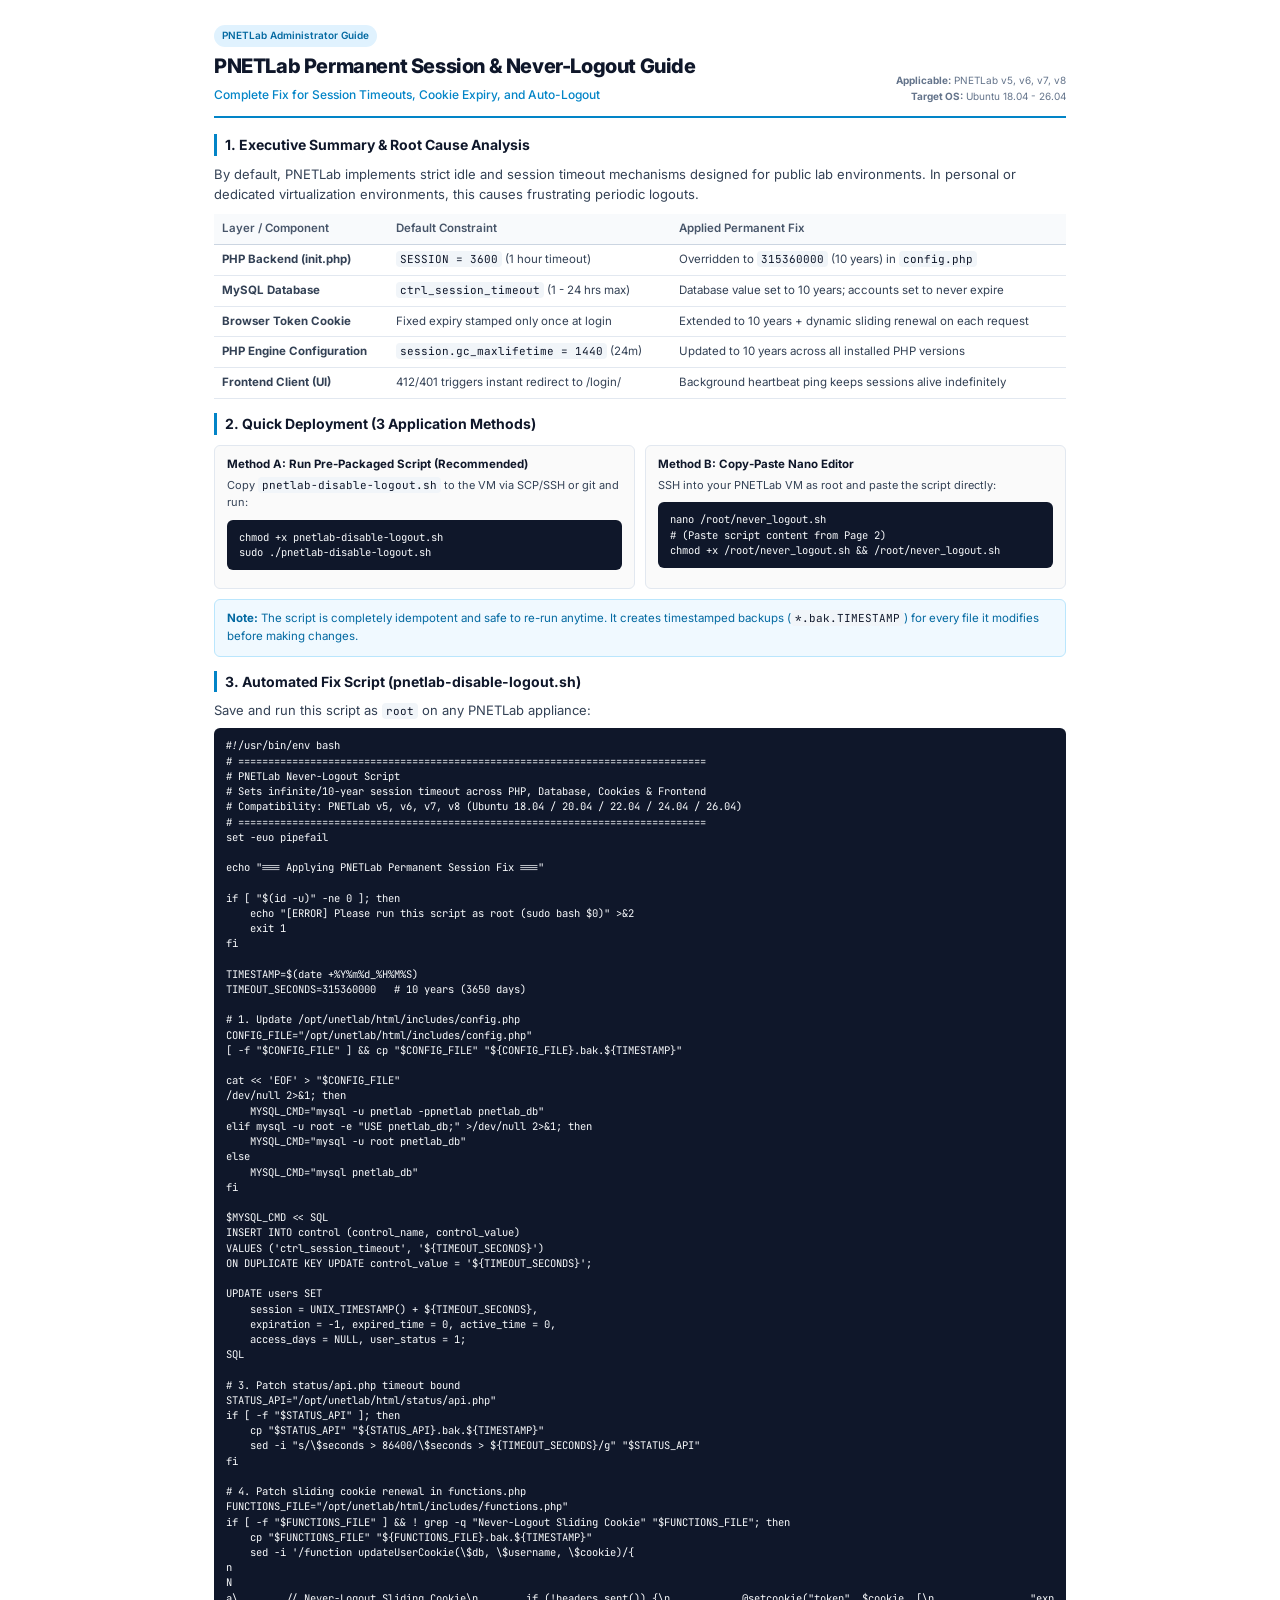
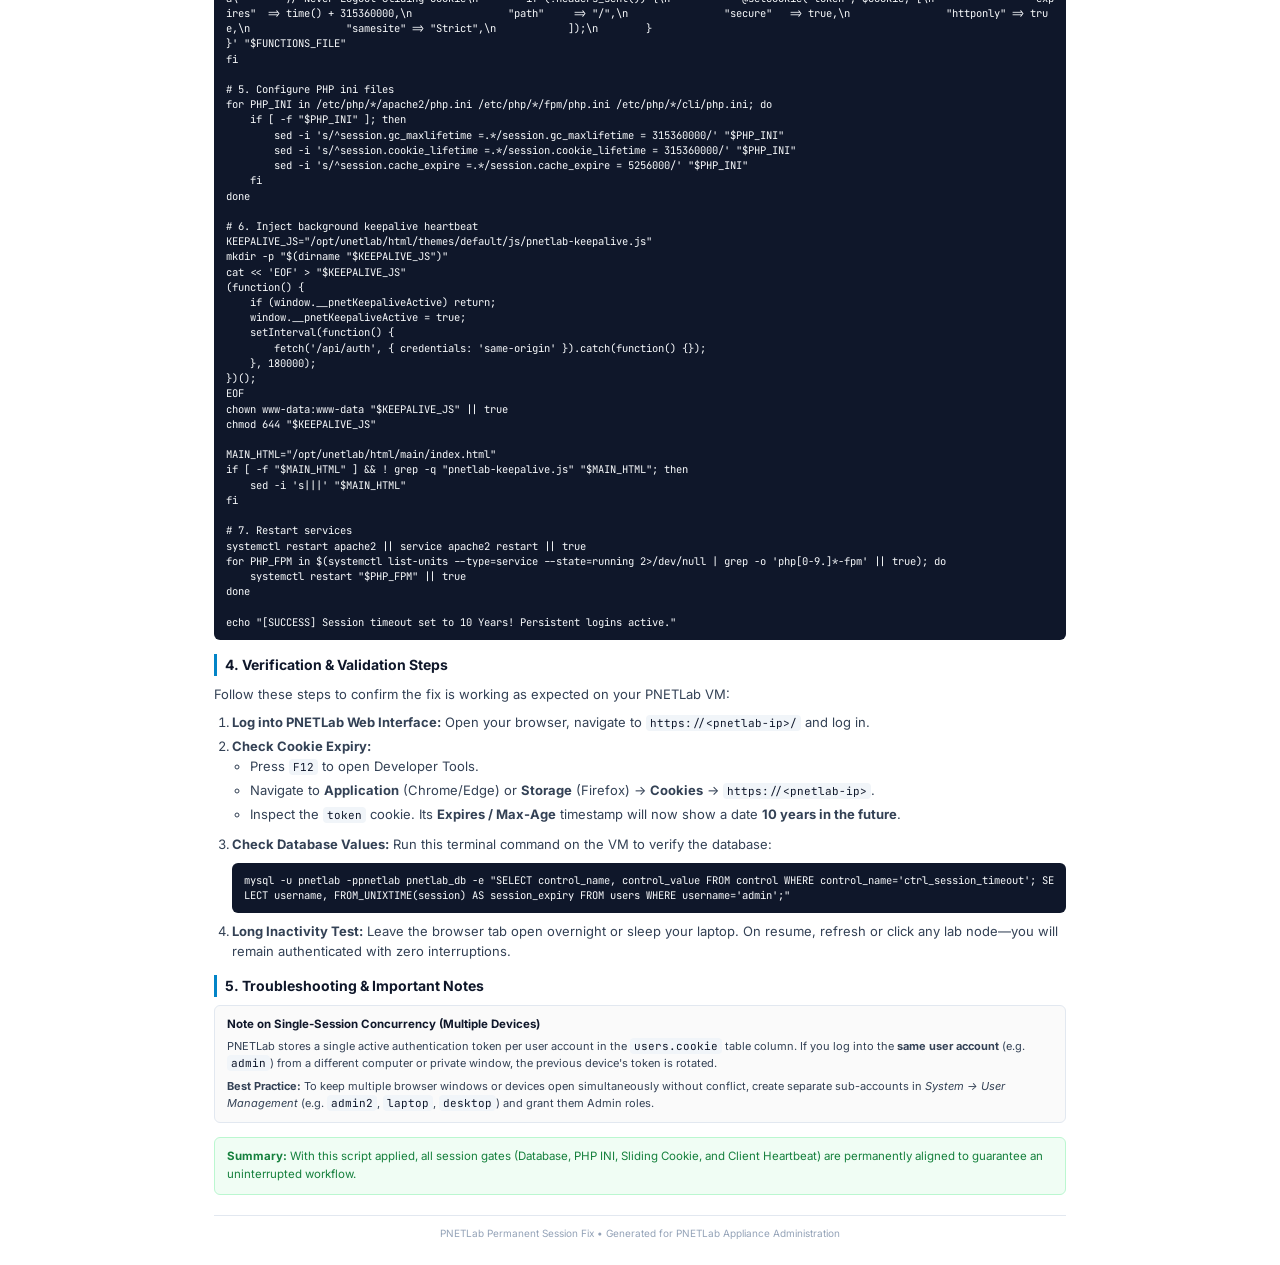
==== EMULATOR/Azam-Basha/docs/azambasha-never-logout-guide.html @ 81d551a0 "feat: add automated differential sync system, deployment scripts, and documentation for Azam Basha e" ====
<!DOCTYPE html>
<html lang="en">
<head>
<meta charset="UTF-8">
<meta name="viewport" content="width=device-width, initial-scale=1.0">
<title>Azam Basha Permanent Session Fix & Never-Logout Guide</title>
<style>
  @import url('https://fonts.googleapis.com/css2?family=Inter:wght@300;400;500;600;700;800&family=JetBrains+Mono:wght@400;500;600&display=swap');

  @page {
    size: A4 portrait;
    margin: 16mm 14mm 16mm 14mm;
    @bottom-right {
      content: counter(page);
    }
  }

  * {
    box-sizing: border-box;
    margin: 0;
    padding: 0;
  }

  body {
    font-family: 'Inter', -apple-system, BlinkMacSystemFont, 'Segoe UI', Roboto, sans-serif;
    color: #1e293b;
    background-color: #ffffff;
    line-height: 1.55;
    font-size: 13px;
    padding: 24px;
    max-width: 900px;
    margin: 0 auto;
  }

  .header {
    border-bottom: 2px solid #0284c7;
    padding-bottom: 12px;
    margin-bottom: 16px;
    display: flex;
    justify-content: space-between;
    align-items: flex-end;
  }

  .header-left h1 {
    font-size: 20px;
    font-weight: 800;
    color: #0f172a;
    letter-spacing: -0.02em;
    margin-bottom: 4px;
  }

  .header-left .subtitle {
    font-size: 12px;
    font-weight: 500;
    color: #0284c7;
  }

  .header-right {
    text-align: right;
    font-size: 10px;
    color: #64748b;
  }

  .badge {
    display: inline-block;
    padding: 3px 8px;
    border-radius: 12px;
    font-size: 10px;
    font-weight: 600;
    background: #e0f2fe;
    color: #0369a1;
    margin-bottom: 4px;
  }

  h2 {
    font-size: 14px;
    font-weight: 700;
    color: #0f172a;
    border-left: 3px solid #0284c7;
    padding-left: 8px;
    margin-top: 14px;
    margin-bottom: 8px;
  }

  h3 {
    font-size: 12px;
    font-weight: 600;
    color: #334155;
    margin-top: 10px;
    margin-bottom: 4px;
  }

  p {
    margin-bottom: 8px;
    color: #334155;
  }

  ul, ol {
    margin-left: 18px;
    margin-bottom: 10px;
  }

  li {
    margin-bottom: 4px;
    color: #334155;
  }

  .alert {
    border-radius: 6px;
    padding: 10px 12px;
    margin: 10px 0;
    font-size: 11.5px;
  }

  .alert-info {
    background: #f0f9ff;
    border: 1px solid #bae6fd;
    color: #0369a1;
  }

  .alert-success {
    background: #f0fdf4;
    border: 1px solid #bbf7d0;
    color: #15803d;
  }

  .alert-warning {
    background: #fffbeb;
    border: 1px solid #fef3c7;
    color: #b45309;
  }

  .code-block {
    background: #0f172a;
    color: #f8fafc;
    border-radius: 6px;
    padding: 10px 12px;
    font-family: 'JetBrains Mono', Consolas, monospace;
    font-size: 10.5px;
    line-height: 1.45;
    margin: 8px 0;
    overflow-x: auto;
    white-space: pre-wrap;
    word-break: break-all;
  }

  code {
    font-family: 'JetBrains Mono', Consolas, monospace;
    font-size: 11px;
    background: #f1f5f9;
    color: #0f172a;
    padding: 1px 4px;
    border-radius: 4px;
  }

  .grid {
    display: grid;
    grid-template-columns: 1fr 1fr;
    gap: 10px;
    margin: 10px 0;
  }

  .card {
    border: 1px solid #e2e8f0;
    border-radius: 6px;
    padding: 10px 12px;
    background: #fafafa;
  }

  .card h4 {
    font-size: 11.5px;
    font-weight: 700;
    color: #0f172a;
    margin-bottom: 4px;
  }

  .card p {
    font-size: 11px;
    margin-bottom: 0;
  }

  .table {
    width: 100%;
    border-collapse: collapse;
    margin: 10px 0;
    font-size: 11.5px;
  }

  .table th {
    background: #f8fafc;
    color: #475569;
    font-weight: 600;
    text-align: left;
    padding: 6px 8px;
    border-bottom: 1px solid #cbd5e1;
  }

  .table td {
    padding: 6px 8px;
    border-bottom: 1px solid #e2e8f0;
    color: #334155;
  }

  .page-break {
    page-break-before: always;
  }

  .avoid-break {
    page-break-inside: avoid;
  }

  .footer {
    margin-top: 20px;
    padding-top: 10px;
    border-top: 1px solid #e2e8f0;
    font-size: 10px;
    color: #94a3b8;
    text-align: center;
  }
</style>
</head>
<body>

<div class="header">
  <div class="header-left">
    <div class="badge">PNETLab Administrator Guide</div>
    <h1>PNETLab Permanent Session & Never-Logout Guide</h1>
    <div class="subtitle">Complete Fix for Session Timeouts, Cookie Expiry, and Auto-Logout</div>
  </div>
  <div class="header-right">
    <div><strong>Applicable:</strong> PNETLab v5, v6, v7, v8</div>
    <div><strong>Target OS:</strong> Ubuntu 18.04 - 26.04</div>
  </div>
</div>

<h2>1. Executive Summary & Root Cause Analysis</h2>
<p>
  By default, PNETLab implements strict idle and session timeout mechanisms designed for public lab environments. In personal or dedicated virtualization environments, this causes frustrating periodic logouts.
</p>

<table class="table">
  <thead>
    <tr>
      <th>Layer / Component</th>
      <th>Default Constraint</th>
      <th>Applied Permanent Fix</th>
    </tr>
  </thead>
  <tbody>
    <tr>
      <td><strong>PHP Backend (init.php)</strong></td>
      <td><code>SESSION = 3600</code> (1 hour timeout)</td>
      <td>Overridden to <code>315360000</code> (10 years) in <code>config.php</code></td>
    </tr>
    <tr>
      <td><strong>MySQL Database</strong></td>
      <td><code>ctrl_session_timeout</code> (1 - 24 hrs max)</td>
      <td>Database value set to 10 years; accounts set to never expire</td>
    </tr>
    <tr>
      <td><strong>Browser Token Cookie</strong></td>
      <td>Fixed expiry stamped only once at login</td>
      <td>Extended to 10 years + dynamic sliding renewal on each request</td>
    </tr>
    <tr>
      <td><strong>PHP Engine Configuration</strong></td>
      <td><code>session.gc_maxlifetime = 1440</code> (24m)</td>
      <td>Updated to 10 years across all installed PHP versions</td>
    </tr>
    <tr>
      <td><strong>Frontend Client (UI)</strong></td>
      <td>412/401 triggers instant redirect to /login/</td>
      <td>Background heartbeat ping keeps sessions alive indefinitely</td>
    </tr>
  </tbody>
</table>

<h2>2. Quick Deployment (3 Application Methods)</h2>

<div class="grid">
  <div class="card">
    <h4>Method A: Run Pre-Packaged Script (Recommended)</h4>
    <p>Copy <code>pnetlab-disable-logout.sh</code> to the VM via SCP/SSH or git and run:</p>
    <div class="code-block">chmod +x pnetlab-disable-logout.sh
sudo ./pnetlab-disable-logout.sh</div>
  </div>
  <div class="card">
    <h4>Method B: Copy-Paste Nano Editor</h4>
    <p>SSH into your PNETLab VM as root and paste the script directly:</p>
    <div class="code-block">nano /root/never_logout.sh
# (Paste script content from Page 2)
chmod +x /root/never_logout.sh && /root/never_logout.sh</div>
  </div>
</div>

<div class="alert alert-info">
  <strong>Note:</strong> The script is completely idempotent and safe to re-run anytime. It creates timestamped backups (<code>*.bak.TIMESTAMP</code>) for every file it modifies before making changes.
</div>

<div class="page-break"></div>

<h2>3. Automated Fix Script (pnetlab-disable-logout.sh)</h2>
<p>Save and run this script as <code>root</code> on any PNETLab appliance:</p>

<div class="code-block">#!/usr/bin/env bash
# ==============================================================================
# PNETLab Never-Logout Script
# Sets infinite/10-year session timeout across PHP, Database, Cookies & Frontend
# Compatibility: PNETLab v5, v6, v7, v8 (Ubuntu 18.04 / 20.04 / 22.04 / 24.04 / 26.04)
# ==============================================================================
set -euo pipefail

echo "=== Applying PNETLab Permanent Session Fix ==="

if [ "$(id -u)" -ne 0 ]; then
    echo "[ERROR] Please run this script as root (sudo bash $0)" >&2
    exit 1
fi

TIMESTAMP=$(date +%Y%m%d_%H%M%S)
TIMEOUT_SECONDS=315360000   # 10 years (3650 days)

# 1. Update /opt/unetlab/html/includes/config.php
CONFIG_FILE="/opt/unetlab/html/includes/config.php"
[ -f "$CONFIG_FILE" ] && cp "$CONFIG_FILE" "${CONFIG_FILE}.bak.${TIMESTAMP}"

cat << 'EOF' > "$CONFIG_FILE"
<?php
if (!defined('SESSION')) { define('SESSION', '315360000'); }
if (!defined('TEMPLATE_DISABLED')) { define('TEMPLATE_DISABLED', '.hided'); }
ini_set('session.gc_maxlifetime', 315360000);
ini_set('session.cookie_lifetime', 315360000);
EOF
chown www-data:www-data "$CONFIG_FILE" || true
chmod 644 "$CONFIG_FILE"

# 2. Update MySQL database (pnetlab_db)
MYSQL_CMD="mysql"
if mysql -u pnetlab -ppnetlab -e "USE pnetlab_db;" >/dev/null 2>&1; then
    MYSQL_CMD="mysql -u pnetlab -ppnetlab pnetlab_db"
elif mysql -u root -e "USE pnetlab_db;" >/dev/null 2>&1; then
    MYSQL_CMD="mysql -u root pnetlab_db"
else
    MYSQL_CMD="mysql pnetlab_db"
fi

$MYSQL_CMD << SQL
INSERT INTO control (control_name, control_value) 
VALUES ('ctrl_session_timeout', '${TIMEOUT_SECONDS}') 
ON DUPLICATE KEY UPDATE control_value = '${TIMEOUT_SECONDS}';

UPDATE users SET 
    session = UNIX_TIMESTAMP() + ${TIMEOUT_SECONDS},
    expiration = -1, expired_time = 0, active_time = 0,
    access_days = NULL, user_status = 1;
SQL

# 3. Patch status/api.php timeout bound
STATUS_API="/opt/unetlab/html/status/api.php"
if [ -f "$STATUS_API" ]; then
    cp "$STATUS_API" "${STATUS_API}.bak.${TIMESTAMP}"
    sed -i "s/\$seconds > 86400/\$seconds > ${TIMEOUT_SECONDS}/g" "$STATUS_API"
fi

# 4. Patch sliding cookie renewal in functions.php
FUNCTIONS_FILE="/opt/unetlab/html/includes/functions.php"
if [ -f "$FUNCTIONS_FILE" ] && ! grep -q "Never-Logout Sliding Cookie" "$FUNCTIONS_FILE"; then
    cp "$FUNCTIONS_FILE" "${FUNCTIONS_FILE}.bak.${TIMESTAMP}"
    sed -i '/function updateUserCookie(\$db, \$username, \$cookie)/{
n
N
a\        // Never-Logout Sliding Cookie\n        if (!headers_sent()) {\n            @setcookie("token", $cookie, [\n                "expires"  => time() + 315360000,\n                "path"     => "/",\n                "secure"   => true,\n                "httponly" => true,\n                "samesite" => "Strict",\n            ]);\n        }
}' "$FUNCTIONS_FILE"
fi

# 5. Configure PHP ini files
for PHP_INI in /etc/php/*/apache2/php.ini /etc/php/*/fpm/php.ini /etc/php/*/cli/php.ini; do
    if [ -f "$PHP_INI" ]; then
        sed -i 's/^session.gc_maxlifetime =.*/session.gc_maxlifetime = 315360000/' "$PHP_INI"
        sed -i 's/^session.cookie_lifetime =.*/session.cookie_lifetime = 315360000/' "$PHP_INI"
        sed -i 's/^session.cache_expire =.*/session.cache_expire = 5256000/' "$PHP_INI"
    fi
done

# 6. Inject background keepalive heartbeat
KEEPALIVE_JS="/opt/unetlab/html/themes/default/js/pnetlab-keepalive.js"
mkdir -p "$(dirname "$KEEPALIVE_JS")"
cat << 'EOF' > "$KEEPALIVE_JS"
(function() {
    if (window.__pnetKeepaliveActive) return;
    window.__pnetKeepaliveActive = true;
    setInterval(function() {
        fetch('/api/auth', { credentials: 'same-origin' }).catch(function() {});
    }, 180000);
})();
EOF
chown www-data:www-data "$KEEPALIVE_JS" || true
chmod 644 "$KEEPALIVE_JS"

MAIN_HTML="/opt/unetlab/html/main/index.html"
if [ -f "$MAIN_HTML" ] && ! grep -q "pnetlab-keepalive.js" "$MAIN_HTML"; then
    sed -i 's|</body>|<script src="/themes/default/js/pnetlab-keepalive.js"></script></body>|' "$MAIN_HTML"
fi

# 7. Restart services
systemctl restart apache2 || service apache2 restart || true
for PHP_FPM in $(systemctl list-units --type=service --state=running 2>/dev/null | grep -o 'php[0-9.]*-fpm' || true); do
    systemctl restart "$PHP_FPM" || true
done

echo "[SUCCESS] Session timeout set to 10 Years! Persistent logins active."</div>

<div class="page-break"></div>

<h2>4. Verification & Validation Steps</h2>
<p>Follow these steps to confirm the fix is working as expected on your PNETLab VM:</p>

<ol>
  <li><strong>Log into PNETLab Web Interface:</strong> Open your browser, navigate to <code>https://&lt;pnetlab-ip&gt;/</code> and log in.</li>
  <li><strong>Check Cookie Expiry:</strong>
    <ul>
      <li>Press <code>F12</code> to open Developer Tools.</li>
      <li>Navigate to <strong>Application</strong> (Chrome/Edge) or <strong>Storage</strong> (Firefox) &rarr; <strong>Cookies</strong> &rarr; <code>https://&lt;pnetlab-ip&gt;</code>.</li>
      <li>Inspect the <code>token</code> cookie. Its <strong>Expires / Max-Age</strong> timestamp will now show a date <strong>10 years in the future</strong>.</li>
    </ul>
  </li>
  <li><strong>Check Database Values:</strong>
    Run this terminal command on the VM to verify the database:
    <div class="code-block">mysql -u pnetlab -ppnetlab pnetlab_db -e "SELECT control_name, control_value FROM control WHERE control_name='ctrl_session_timeout'; SELECT username, FROM_UNIXTIME(session) AS session_expiry FROM users WHERE username='admin';"</div>
  </li>
  <li><strong>Long Inactivity Test:</strong> Leave the browser tab open overnight or sleep your laptop. On resume, refresh or click any lab node—you will remain authenticated with zero interruptions.</li>
</ol>

<h2>5. Troubleshooting & Important Notes</h2>

<div class="card avoid-break">
  <h4>Note on Single-Session Concurrency (Multiple Devices)</h4>
  <p>
    PNETLab stores a single active authentication token per user account in the <code>users.cookie</code> table column. If you log into the <strong>same user account</strong> (e.g. <code>admin</code>) from a different computer or private window, the previous device's token is rotated.
  </p>
  <p style="margin-top:6px;">
    <strong>Best Practice:</strong> To keep multiple browser windows or devices open simultaneously without conflict, create separate sub-accounts in <em>System &rarr; User Management</em> (e.g. <code>admin2</code>, <code>laptop</code>, <code>desktop</code>) and grant them Admin roles.
  </p>
</div>

<div class="alert alert-success avoid-break" style="margin-top: 14px;">
  <strong>Summary:</strong> With this script applied, all session gates (Database, PHP INI, Sliding Cookie, and Client Heartbeat) are permanently aligned to guarantee an uninterrupted workflow.
</div>

<div class="footer">
  PNETLab Permanent Session Fix &bull; Generated for PNETLab Appliance Administration
</div>

</body>
</html>
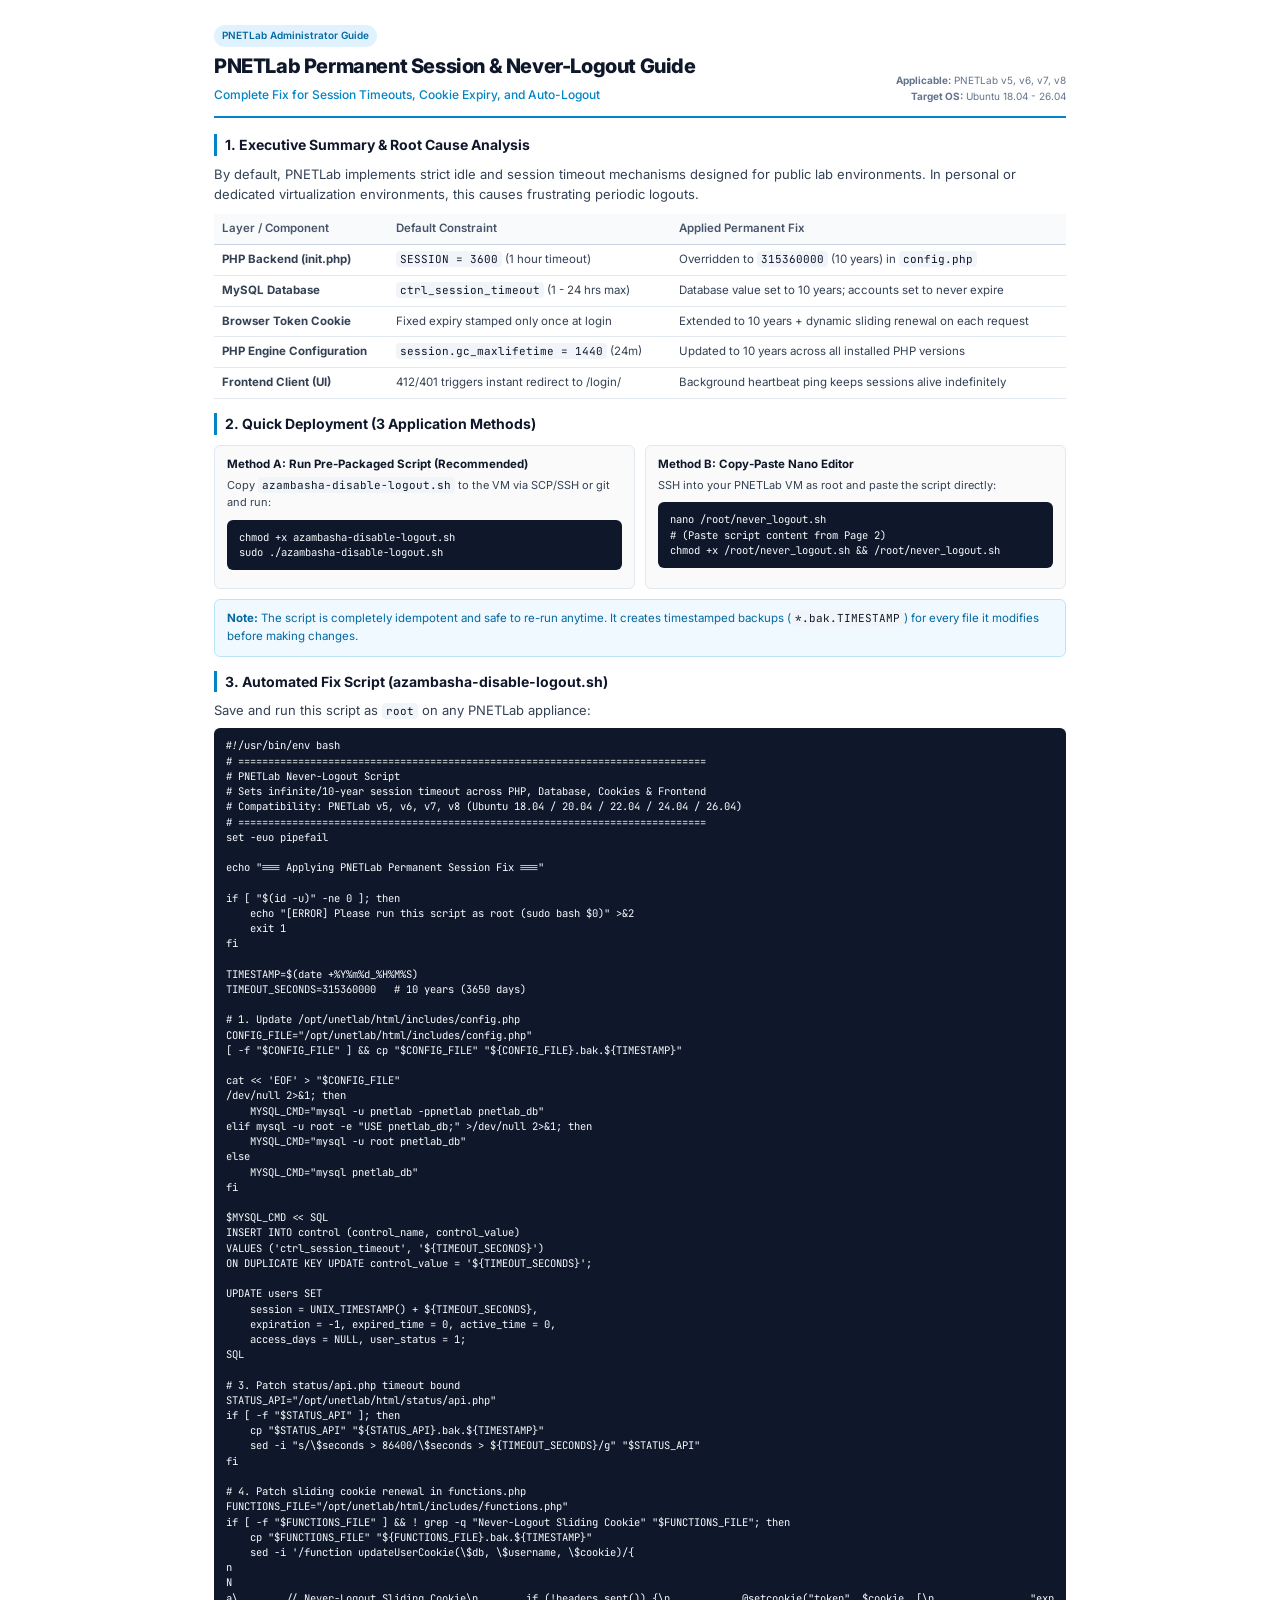
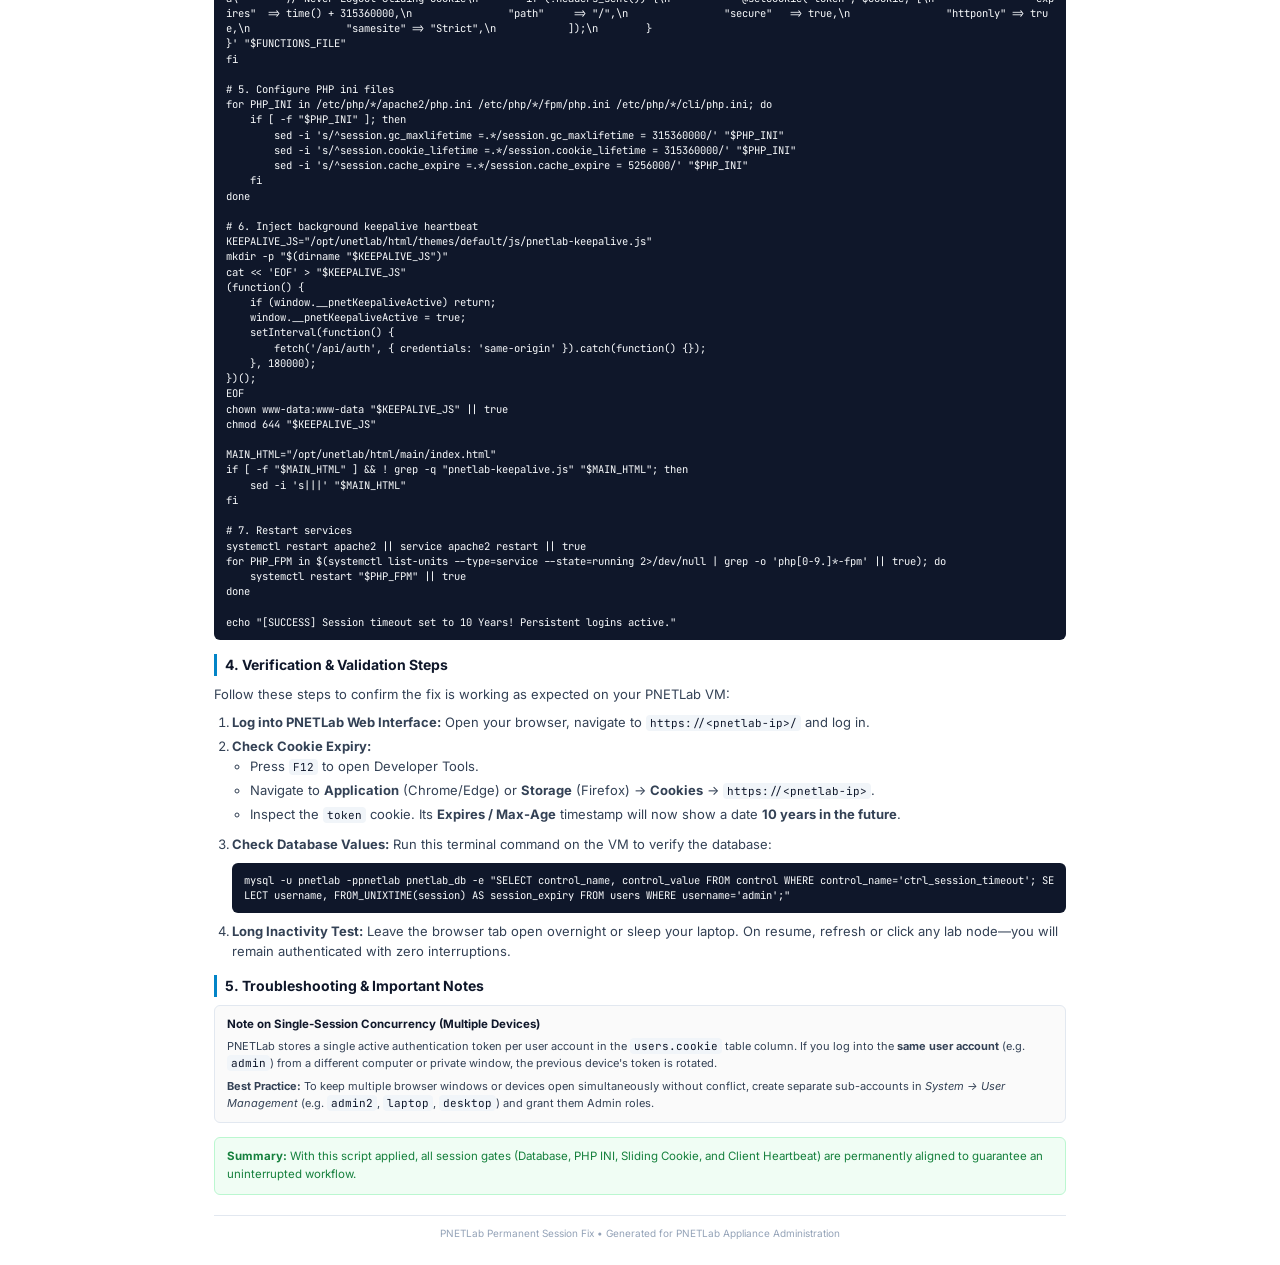
==== commit 51564c29: "feat: initialize Azam-Basha project with deployment scripts, SQL schema, and operational documentati" ====
--- a/EMULATOR/Azam-Basha/docs/azambasha-never-logout-guide.html
+++ b/EMULATOR/Azam-Basha/docs/azambasha-never-logout-guide.html
@@ -280,9 +280,9 @@
 <div class="grid">
   <div class="card">
     <h4>Method A: Run Pre-Packaged Script (Recommended)</h4>
-    <p>Copy <code>pnetlab-disable-logout.sh</code> to the VM via SCP/SSH or git and run:</p>
-    <div class="code-block">chmod +x pnetlab-disable-logout.sh
-sudo ./pnetlab-disable-logout.sh</div>
+    <p>Copy <code>azambasha-disable-logout.sh</code> to the VM via SCP/SSH or git and run:</p>
+    <div class="code-block">chmod +x azambasha-disable-logout.sh
+sudo ./azambasha-disable-logout.sh</div>
   </div>
   <div class="card">
     <h4>Method B: Copy-Paste Nano Editor</h4>
@@ -299,7 +299,7 @@
 
 <div class="page-break"></div>
 
-<h2>3. Automated Fix Script (pnetlab-disable-logout.sh)</h2>
+<h2>3. Automated Fix Script (azambasha-disable-logout.sh)</h2>
 <p>Save and run this script as <code>root</code> on any PNETLab appliance:</p>
 
 <div class="code-block">#!/usr/bin/env bash
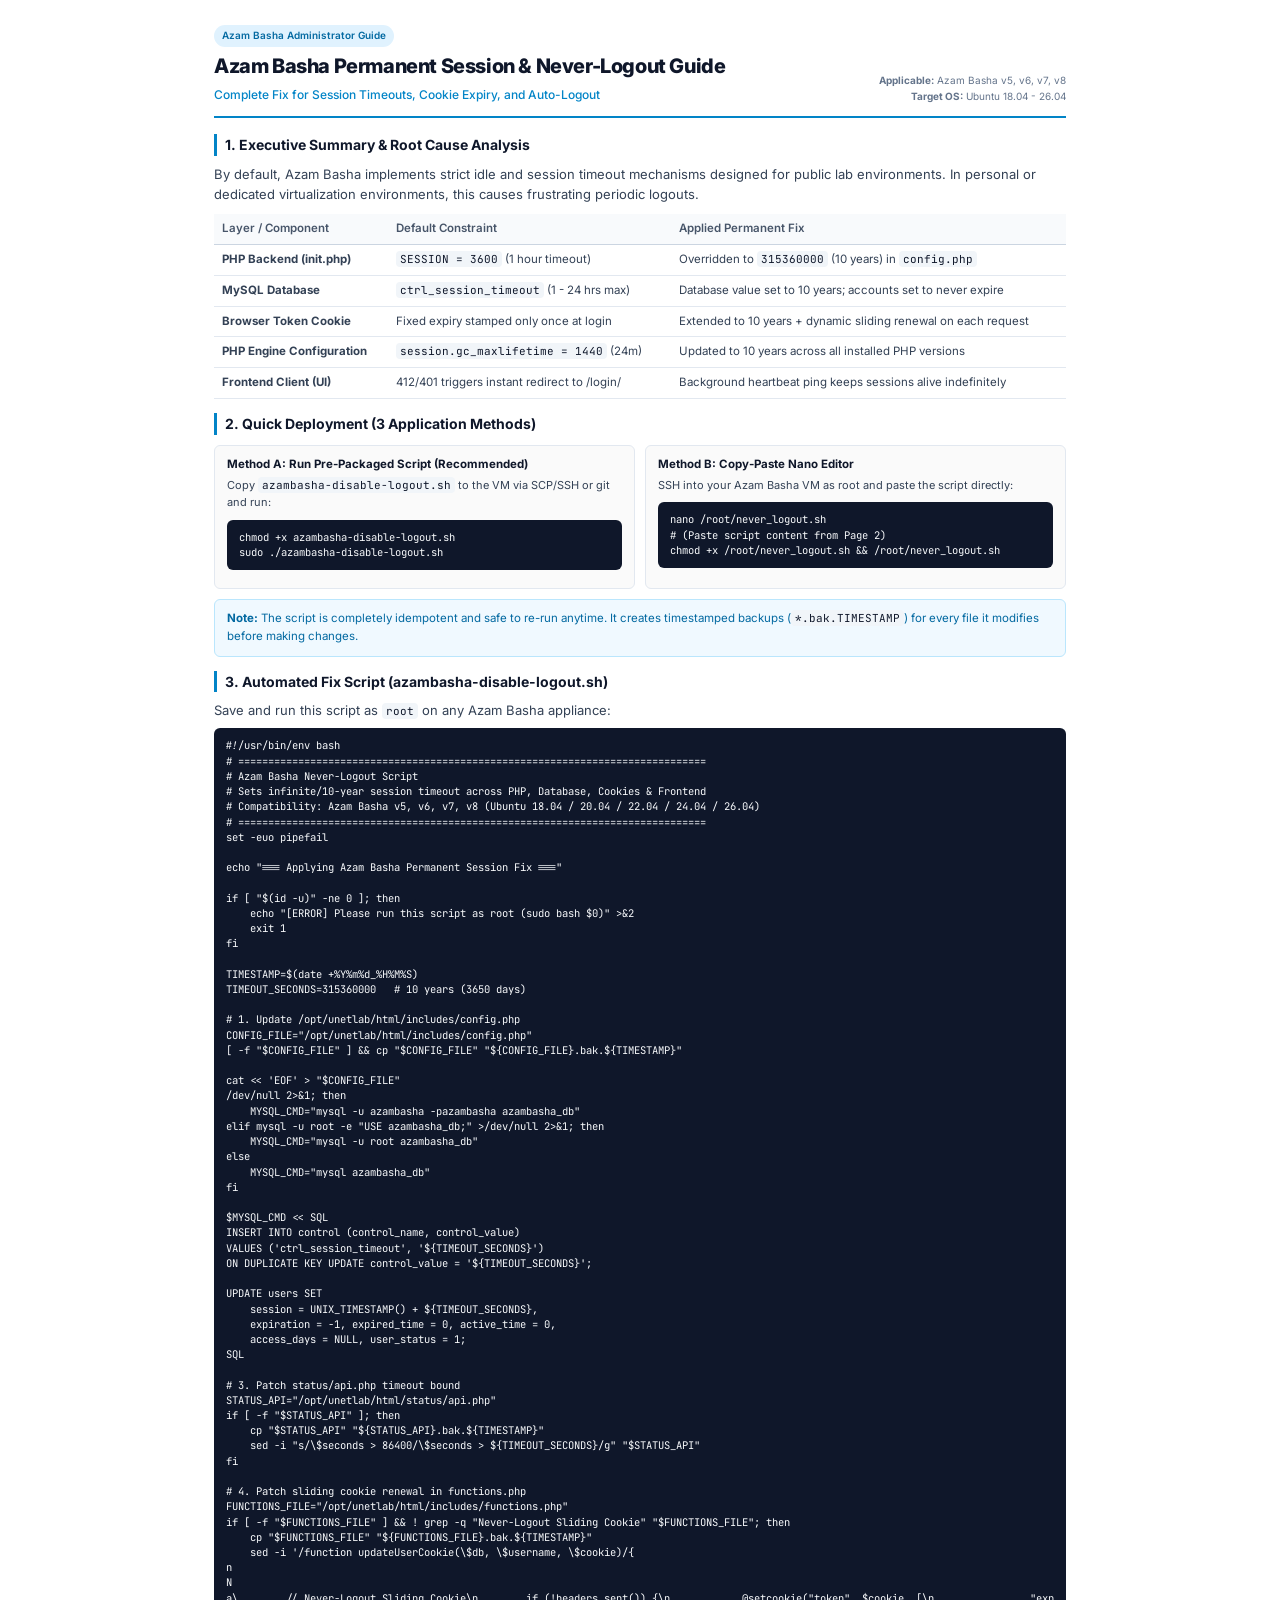
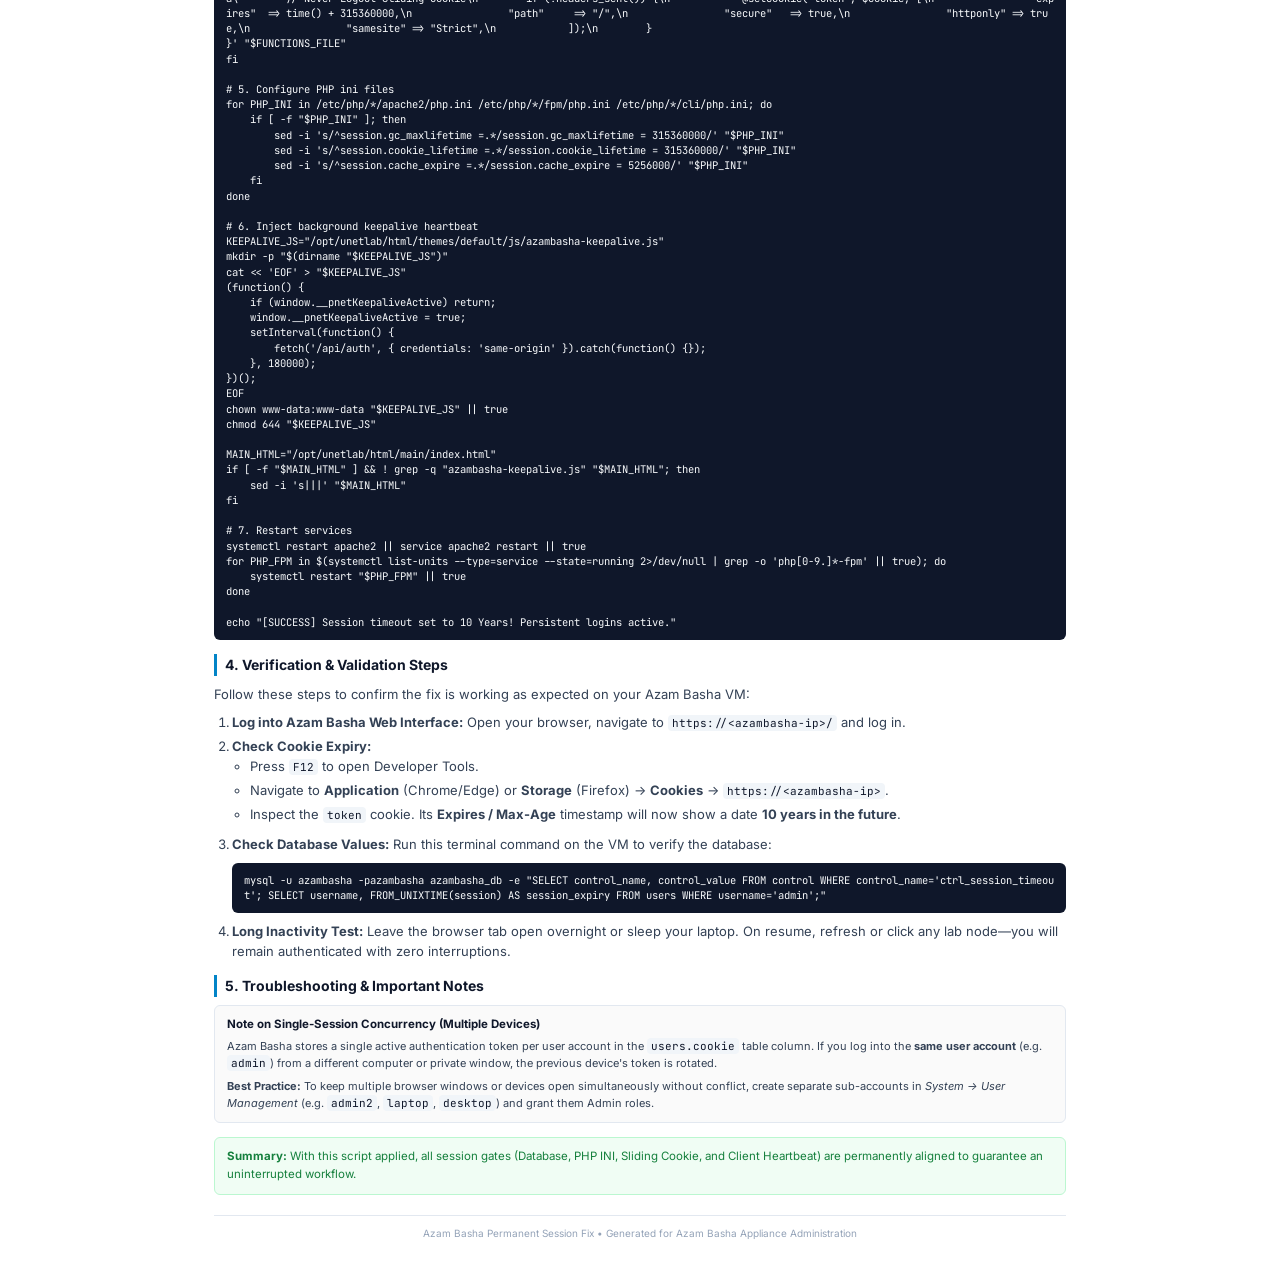
==== commit f3442a58: "feat: add comprehensive system utilities, documentation, and permanent session configuration scripts" ====
--- a/EMULATOR/Azam-Basha/docs/azambasha-never-logout-guide.html
+++ b/EMULATOR/Azam-Basha/docs/azambasha-never-logout-guide.html
@@ -223,19 +223,19 @@
 
 <div class="header">
   <div class="header-left">
-    <div class="badge">PNETLab Administrator Guide</div>
-    <h1>PNETLab Permanent Session & Never-Logout Guide</h1>
+    <div class="badge">Azam Basha Administrator Guide</div>
+    <h1>Azam Basha Permanent Session & Never-Logout Guide</h1>
     <div class="subtitle">Complete Fix for Session Timeouts, Cookie Expiry, and Auto-Logout</div>
   </div>
   <div class="header-right">
-    <div><strong>Applicable:</strong> PNETLab v5, v6, v7, v8</div>
+    <div><strong>Applicable:</strong> Azam Basha v5, v6, v7, v8</div>
     <div><strong>Target OS:</strong> Ubuntu 18.04 - 26.04</div>
   </div>
 </div>
 
 <h2>1. Executive Summary & Root Cause Analysis</h2>
 <p>
-  By default, PNETLab implements strict idle and session timeout mechanisms designed for public lab environments. In personal or dedicated virtualization environments, this causes frustrating periodic logouts.
+  By default, Azam Basha implements strict idle and session timeout mechanisms designed for public lab environments. In personal or dedicated virtualization environments, this causes frustrating periodic logouts.
 </p>
 
 <table class="table">
@@ -286,7 +286,7 @@
   </div>
   <div class="card">
     <h4>Method B: Copy-Paste Nano Editor</h4>
-    <p>SSH into your PNETLab VM as root and paste the script directly:</p>
+    <p>SSH into your Azam Basha VM as root and paste the script directly:</p>
     <div class="code-block">nano /root/never_logout.sh
 # (Paste script content from Page 2)
 chmod +x /root/never_logout.sh && /root/never_logout.sh</div>
@@ -300,17 +300,17 @@
 <div class="page-break"></div>
 
 <h2>3. Automated Fix Script (azambasha-disable-logout.sh)</h2>
-<p>Save and run this script as <code>root</code> on any PNETLab appliance:</p>
+<p>Save and run this script as <code>root</code> on any Azam Basha appliance:</p>
 
 <div class="code-block">#!/usr/bin/env bash
 # ==============================================================================
-# PNETLab Never-Logout Script
+# Azam Basha Never-Logout Script
 # Sets infinite/10-year session timeout across PHP, Database, Cookies & Frontend
-# Compatibility: PNETLab v5, v6, v7, v8 (Ubuntu 18.04 / 20.04 / 22.04 / 24.04 / 26.04)
+# Compatibility: Azam Basha v5, v6, v7, v8 (Ubuntu 18.04 / 20.04 / 22.04 / 24.04 / 26.04)
 # ==============================================================================
 set -euo pipefail
 
-echo "=== Applying PNETLab Permanent Session Fix ==="
+echo "=== Applying Azam Basha Permanent Session Fix ==="
 
 if [ "$(id -u)" -ne 0 ]; then
     echo "[ERROR] Please run this script as root (sudo bash $0)" >&2
@@ -334,14 +334,14 @@
 chown www-data:www-data "$CONFIG_FILE" || true
 chmod 644 "$CONFIG_FILE"
 
-# 2. Update MySQL database (pnetlab_db)
+# 2. Update MySQL database (azambasha_db)
 MYSQL_CMD="mysql"
-if mysql -u pnetlab -ppnetlab -e "USE pnetlab_db;" >/dev/null 2>&1; then
-    MYSQL_CMD="mysql -u pnetlab -ppnetlab pnetlab_db"
-elif mysql -u root -e "USE pnetlab_db;" >/dev/null 2>&1; then
-    MYSQL_CMD="mysql -u root pnetlab_db"
+if mysql -u azambasha -pazambasha -e "USE azambasha_db;" >/dev/null 2>&1; then
+    MYSQL_CMD="mysql -u azambasha -pazambasha azambasha_db"
+elif mysql -u root -e "USE azambasha_db;" >/dev/null 2>&1; then
+    MYSQL_CMD="mysql -u root azambasha_db"
 else
-    MYSQL_CMD="mysql pnetlab_db"
+    MYSQL_CMD="mysql azambasha_db"
 fi
 
 $MYSQL_CMD << SQL
@@ -383,7 +383,7 @@
 done
 
 # 6. Inject background keepalive heartbeat
-KEEPALIVE_JS="/opt/unetlab/html/themes/default/js/pnetlab-keepalive.js"
+KEEPALIVE_JS="/opt/unetlab/html/themes/default/js/azambasha-keepalive.js"
 mkdir -p "$(dirname "$KEEPALIVE_JS")"
 cat << 'EOF' > "$KEEPALIVE_JS"
 (function() {
@@ -398,8 +398,8 @@
 chmod 644 "$KEEPALIVE_JS"
 
 MAIN_HTML="/opt/unetlab/html/main/index.html"
-if [ -f "$MAIN_HTML" ] && ! grep -q "pnetlab-keepalive.js" "$MAIN_HTML"; then
-    sed -i 's|</body>|<script src="/themes/default/js/pnetlab-keepalive.js"></script></body>|' "$MAIN_HTML"
+if [ -f "$MAIN_HTML" ] && ! grep -q "azambasha-keepalive.js" "$MAIN_HTML"; then
+    sed -i 's|</body>|<script src="/themes/default/js/azambasha-keepalive.js"></script></body>|' "$MAIN_HTML"
 fi
 
 # 7. Restart services
@@ -413,20 +413,20 @@
 <div class="page-break"></div>
 
 <h2>4. Verification & Validation Steps</h2>
-<p>Follow these steps to confirm the fix is working as expected on your PNETLab VM:</p>
+<p>Follow these steps to confirm the fix is working as expected on your Azam Basha VM:</p>
 
 <ol>
-  <li><strong>Log into PNETLab Web Interface:</strong> Open your browser, navigate to <code>https://&lt;pnetlab-ip&gt;/</code> and log in.</li>
+  <li><strong>Log into Azam Basha Web Interface:</strong> Open your browser, navigate to <code>https://&lt;azambasha-ip&gt;/</code> and log in.</li>
   <li><strong>Check Cookie Expiry:</strong>
     <ul>
       <li>Press <code>F12</code> to open Developer Tools.</li>
-      <li>Navigate to <strong>Application</strong> (Chrome/Edge) or <strong>Storage</strong> (Firefox) &rarr; <strong>Cookies</strong> &rarr; <code>https://&lt;pnetlab-ip&gt;</code>.</li>
+      <li>Navigate to <strong>Application</strong> (Chrome/Edge) or <strong>Storage</strong> (Firefox) &rarr; <strong>Cookies</strong> &rarr; <code>https://&lt;azambasha-ip&gt;</code>.</li>
       <li>Inspect the <code>token</code> cookie. Its <strong>Expires / Max-Age</strong> timestamp will now show a date <strong>10 years in the future</strong>.</li>
     </ul>
   </li>
   <li><strong>Check Database Values:</strong>
     Run this terminal command on the VM to verify the database:
-    <div class="code-block">mysql -u pnetlab -ppnetlab pnetlab_db -e "SELECT control_name, control_value FROM control WHERE control_name='ctrl_session_timeout'; SELECT username, FROM_UNIXTIME(session) AS session_expiry FROM users WHERE username='admin';"</div>
+    <div class="code-block">mysql -u azambasha -pazambasha azambasha_db -e "SELECT control_name, control_value FROM control WHERE control_name='ctrl_session_timeout'; SELECT username, FROM_UNIXTIME(session) AS session_expiry FROM users WHERE username='admin';"</div>
   </li>
   <li><strong>Long Inactivity Test:</strong> Leave the browser tab open overnight or sleep your laptop. On resume, refresh or click any lab node—you will remain authenticated with zero interruptions.</li>
 </ol>
@@ -436,7 +436,7 @@
 <div class="card avoid-break">
   <h4>Note on Single-Session Concurrency (Multiple Devices)</h4>
   <p>
-    PNETLab stores a single active authentication token per user account in the <code>users.cookie</code> table column. If you log into the <strong>same user account</strong> (e.g. <code>admin</code>) from a different computer or private window, the previous device's token is rotated.
+    Azam Basha stores a single active authentication token per user account in the <code>users.cookie</code> table column. If you log into the <strong>same user account</strong> (e.g. <code>admin</code>) from a different computer or private window, the previous device's token is rotated.
   </p>
   <p style="margin-top:6px;">
     <strong>Best Practice:</strong> To keep multiple browser windows or devices open simultaneously without conflict, create separate sub-accounts in <em>System &rarr; User Management</em> (e.g. <code>admin2</code>, <code>laptop</code>, <code>desktop</code>) and grant them Admin roles.
@@ -448,7 +448,7 @@
 </div>
 
 <div class="footer">
-  PNETLab Permanent Session Fix &bull; Generated for PNETLab Appliance Administration
+  Azam Basha Permanent Session Fix &bull; Generated for Azam Basha Appliance Administration
 </div>
 
 </body>
